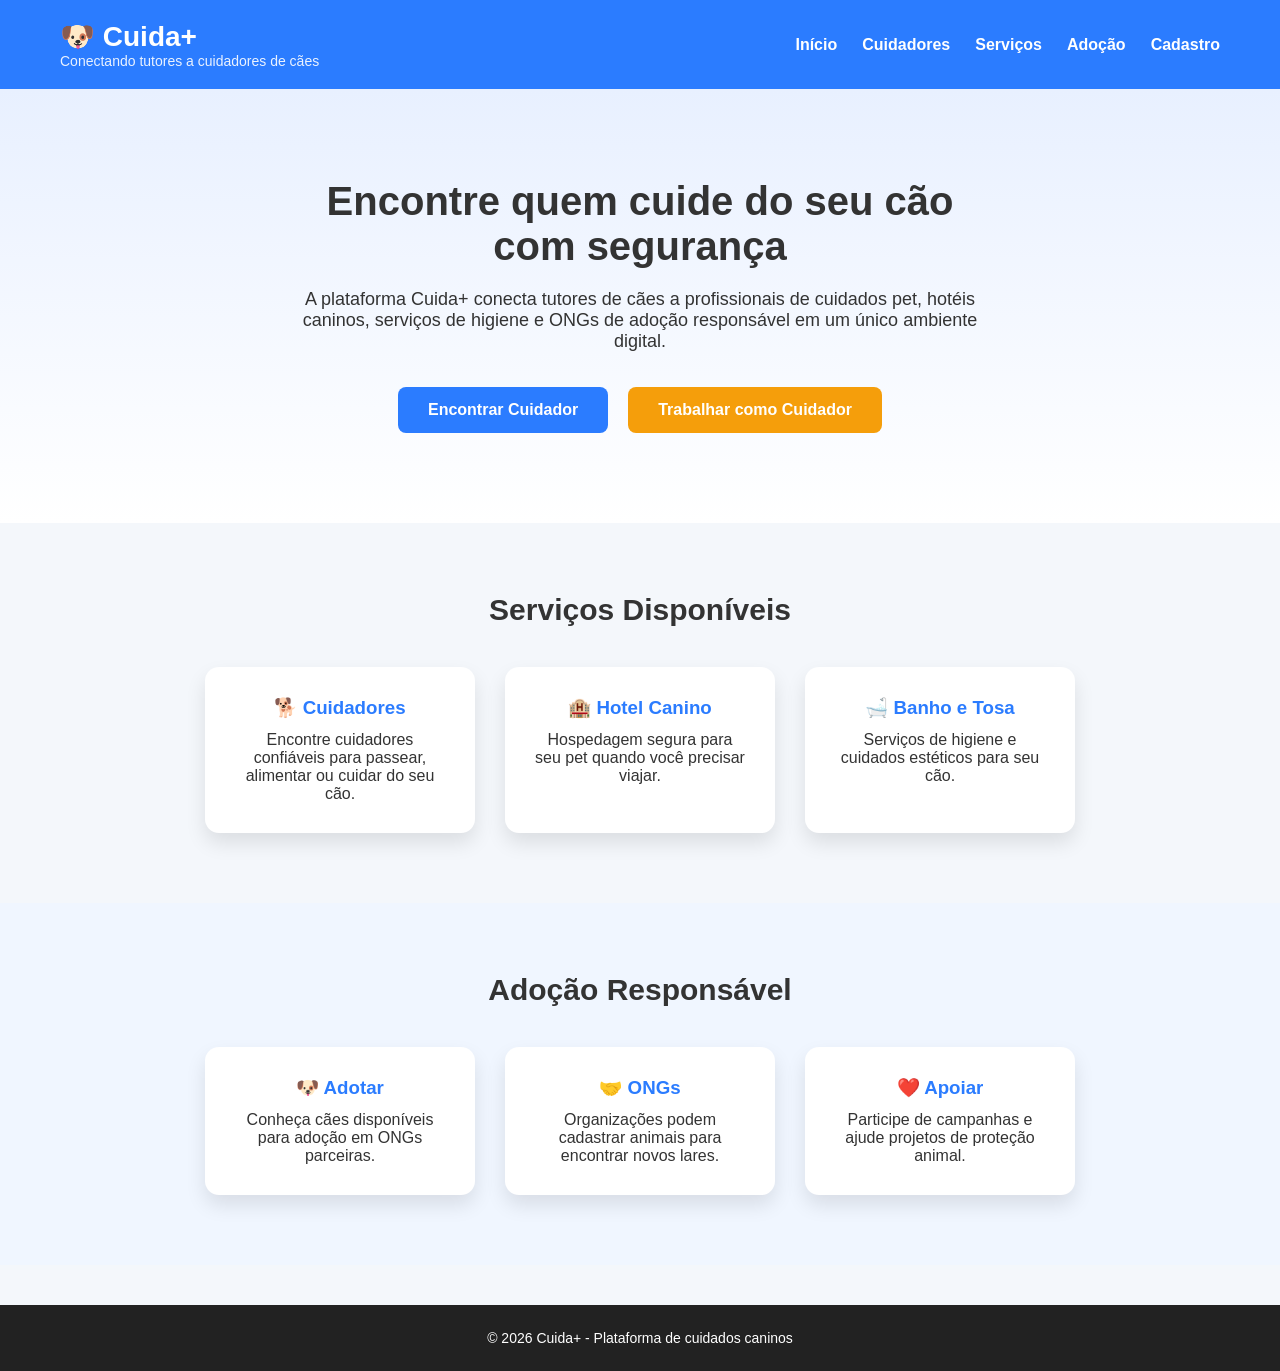
==== Index.html @ 56698f09 "atualizei" ====
<!DOCTYPE html>
<html lang="pt-BR">
<head>

<meta charset="UTF-8">
<meta name="viewport" content="width=device-width, initial-scale=1.0">

<title>Cuida+</title>

<link rel="stylesheet" href="Style/Style.css">
</head>

<body>

<header class="header">

<div class="logo">
<a href="../index.html" class="logo-link">
<h1>🐶 Cuida+</h1>
</a>
<p>Conectando tutores a cuidadores de cães</p>
</div>

<nav class="menu">
<a href="Index/Inicio.html">Início</a>
<a href="Index/cuidadores.html">Cuidadores</a>
<a href="Index/servicos.html">Serviços</a>
<a href="Index/adocao.html">Adoção</a>
<a href="Index/cadastro.html">Cadastro</a>
</nav>

</header>


<section class="hero">

<div class="hero-text">

<h1>Encontre quem cuide do seu cão com segurança</h1>

<p>
A plataforma Cuida+ conecta tutores de cães a profissionais
de cuidados pet, hotéis caninos, serviços de higiene e ONGs
de adoção responsável em um único ambiente digital.
</p>

<div class="hero-buttons">
<a class="btn" href="cuidadores.html">Encontrar Cuidador</a>
<a class="btn btn-sec" href="cuidadores.html#perguntas">Trabalhar como Cuidador</a>
</div>

</div>

</section>


<section class="section">

<h2>Serviços Disponíveis</h2>

<div class="cards">

<div class="card">
<h3>🐕 Cuidadores</h3>
<p>Encontre cuidadores confiáveis para passear, alimentar ou cuidar do seu cão.</p>
</div>

<div class="card">
<h3>🏨 Hotel Canino</h3>
<p>Hospedagem segura para seu pet quando você precisar viajar.</p>
</div>

<div class="card">
<h3>🛁 Banho e Tosa</h3>
<p>Serviços de higiene e cuidados estéticos para seu cão.</p>
</div>

</div>

</section>


<section class="section adoption">

<h2>Adoção Responsável</h2>

<div class="cards">

<div class="card">
<h3>🐶 Adotar</h3>
<p>Conheça cães disponíveis para adoção em ONGs parceiras.</p>
</div>

<div class="card">
<h3>🤝 ONGs</h3>
<p>Organizações podem cadastrar animais para encontrar novos lares.</p>
</div>

<div class="card">
<h3>❤️ Apoiar</h3>
<p>Participe de campanhas e ajude projetos de proteção animal.</p>
</div>

</div>

</section>


<footer>
<p>© 2026 Cuida+ - Plataforma de cuidados caninos</p>
</footer>

</body>
</html>
---- Style/Style.css ----
*{
margin:0;
padding:0;
box-sizing:border-box;
}

body{
font-family:Arial, Helvetica, sans-serif;
background:#f4f7fb;
color:#333;
}

/* HEADER */

.header{
display:flex;
justify-content:space-between;
align-items:center;
padding:20px 60px;
background:#2b7cff;
color:white;
flex-wrap:wrap;
}

.logo a{
font-size:28px;
font-weight:bold;
color:white;
text-decoration:none;
}

.logo p{
font-size:14px;
opacity:0.9;
}

/* MENU */

.menu{
display:flex;
gap:25px;
}

.menu a{
color:white;
text-decoration:none;
font-weight:bold;
transition:0.3s;
}

.menu a:hover{
opacity:0.7;
}

/* HERO */

.hero{
padding:90px 20px;
text-align:center;
background:linear-gradient(#e8f0ff,#ffffff);
}

.hero-text{
max-width:700px;
margin:auto;
}

.hero h1{
font-size:40px;
margin-bottom:20px;
}

.hero p{
font-size:18px;
margin-bottom:35px;
}

/* BOTÕES */

.hero-buttons{
display:flex;
justify-content:center;
gap:20px;
flex-wrap:wrap;
}

.btn{
padding:14px 30px;
background:#2b7cff;
color:white;
text-decoration:none;
border-radius:8px;
font-weight:bold;
transition:0.3s;
}

.btn:hover{
background:#1a5ed8;
}

.btn-sec{
background:#f59e0b;
}

.btn-sec:hover{
background:#d97706;
}

/* SECTIONS */

.section{
padding:70px 20px;
text-align:center;
}

.section h2{
margin-bottom:40px;
font-size:30px;
}

/* CARDS */

.cards{
display:flex;
justify-content:center;
flex-wrap:wrap;
gap:30px;
}

.card{
background:white;
padding:30px;
border-radius:14px;
width:270px;
box-shadow:0 10px 20px rgba(0,0,0,0.1);
transition:0.3s;
}

.card:hover{
transform:translateY(-8px);
box-shadow:0 15px 25px rgba(0,0,0,0.15);
}

.card h3{
color:#2b7cff;
margin-bottom:12px;
}

/* ADOÇÃO */

.adoption{
background:#f0f6ff;
}

/* FOOTER */

footer{
background:#222;
color:white;
text-align:center;
padding:25px;
margin-top:40px;
font-size:14px;
}
.logo-link{
text-decoration:none;
color:white;
}

.logo-link h1{
font-size:28px;
transition:0.3s;
}

.logo-link h1:hover{
transform:scale(1.05);
opacity:0.9;
}
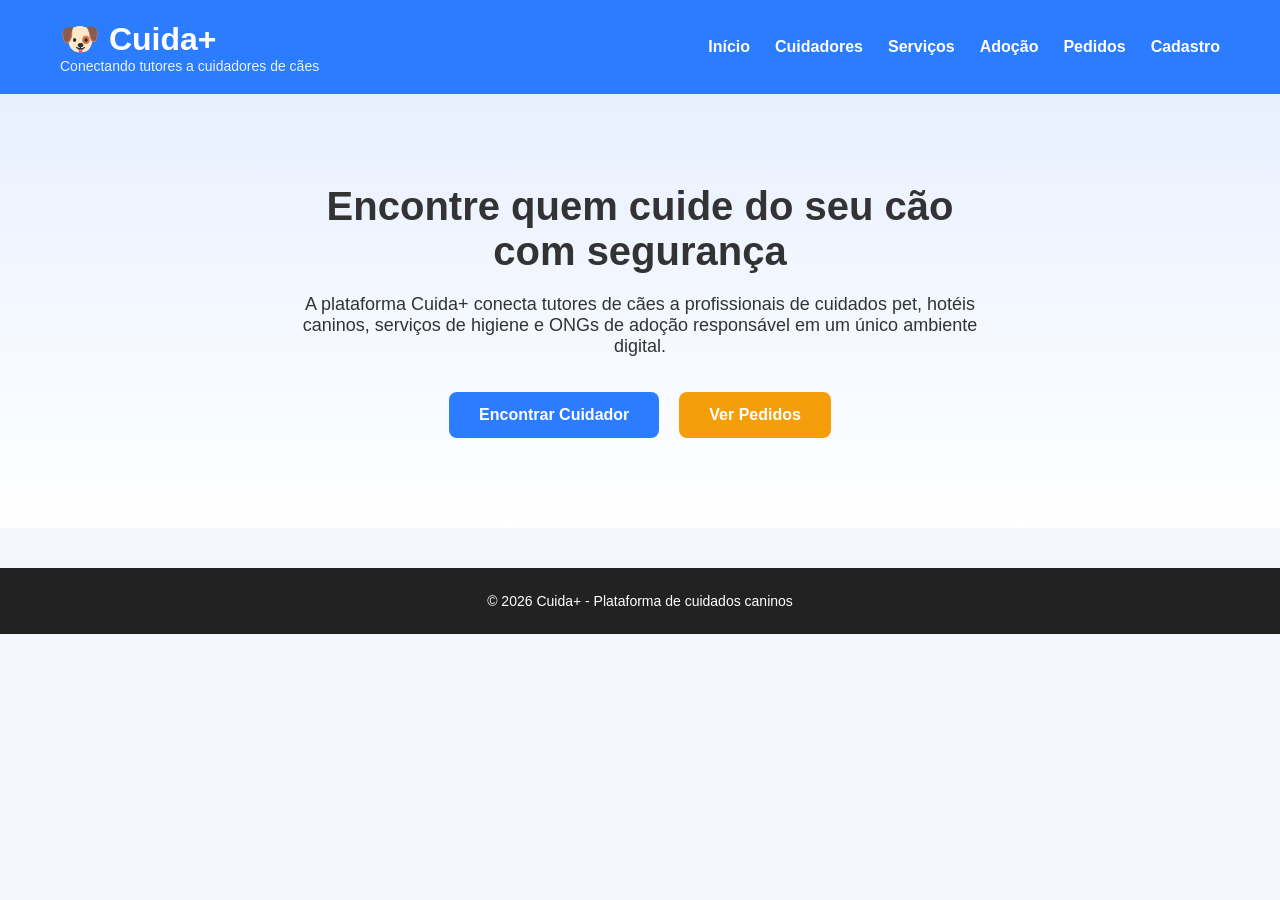
==== commit 44240c34: "atualizei" ====
--- a/Index.html
+++ b/Index.html
@@ -1,5 +1,6 @@
 <!DOCTYPE html>
 <html lang="pt-BR">
+
 <head>
 
 <meta charset="UTF-8">
@@ -8,6 +9,7 @@
 <title>Cuida+</title>
 
 <link rel="stylesheet" href="Style/Style.css">
+
 </head>
 
 <body>
@@ -15,9 +17,7 @@
 <header class="header">
 
 <div class="logo">
-<a href="../index.html" class="logo-link">
 <h1>🐶 Cuida+</h1>
-</a>
 <p>Conectando tutores a cuidadores de cães</p>
 </div>
 
@@ -26,11 +26,11 @@
 <a href="Index/cuidadores.html">Cuidadores</a>
 <a href="Index/servicos.html">Serviços</a>
 <a href="Index/adocao.html">Adoção</a>
+<a href="Index/pedidos.html">Pedidos</a>
 <a href="Index/cadastro.html">Cadastro</a>
 </nav>
 
 </header>
-
 
 <section class="hero">
 
@@ -45,66 +45,13 @@
 </p>
 
 <div class="hero-buttons">
-<a class="btn" href="cuidadores.html">Encontrar Cuidador</a>
-<a class="btn btn-sec" href="cuidadores.html#perguntas">Trabalhar como Cuidador</a>
+<a class="btn" href="Index/cuidadores.html">Encontrar Cuidador</a>
+<a class="btn btn-sec" href="Index/pedidos.html">Ver Pedidos</a>
 </div>
 
 </div>
 
 </section>
-
-
-<section class="section">
-
-<h2>Serviços Disponíveis</h2>
-
-<div class="cards">
-
-<div class="card">
-<h3>🐕 Cuidadores</h3>
-<p>Encontre cuidadores confiáveis para passear, alimentar ou cuidar do seu cão.</p>
-</div>
-
-<div class="card">
-<h3>🏨 Hotel Canino</h3>
-<p>Hospedagem segura para seu pet quando você precisar viajar.</p>
-</div>
-
-<div class="card">
-<h3>🛁 Banho e Tosa</h3>
-<p>Serviços de higiene e cuidados estéticos para seu cão.</p>
-</div>
-
-</div>
-
-</section>
-
-
-<section class="section adoption">
-
-<h2>Adoção Responsável</h2>
-
-<div class="cards">
-
-<div class="card">
-<h3>🐶 Adotar</h3>
-<p>Conheça cães disponíveis para adoção em ONGs parceiras.</p>
-</div>
-
-<div class="card">
-<h3>🤝 ONGs</h3>
-<p>Organizações podem cadastrar animais para encontrar novos lares.</p>
-</div>
-
-<div class="card">
-<h3>❤️ Apoiar</h3>
-<p>Participe de campanhas e ajude projetos de proteção animal.</p>
-</div>
-
-</div>
-
-</section>
-
 
 <footer>
 <p>© 2026 Cuida+ - Plataforma de cuidados caninos</p>
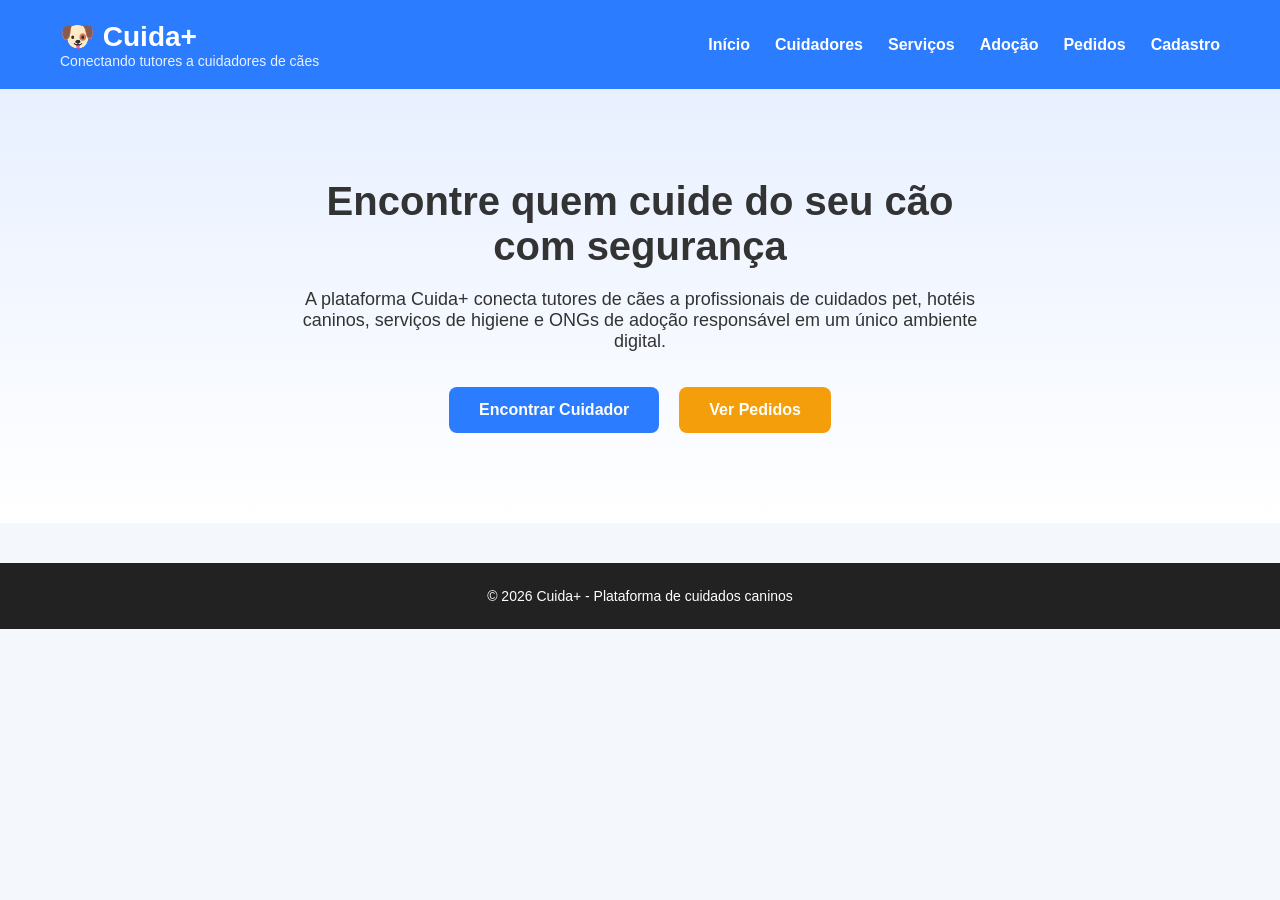
==== commit a6f2733b: "atualizei" ====
--- a/Index.html
+++ b/Index.html
@@ -17,7 +17,8 @@
 <header class="header">
 
 <div class="logo">
-<h1>🐶 Cuida+</h1>
+<a href="../index.html" class="btn-voltar">🐶 Cuida+</a>
+</a>
 <p>Conectando tutores a cuidadores de cães</p>
 </div>
 
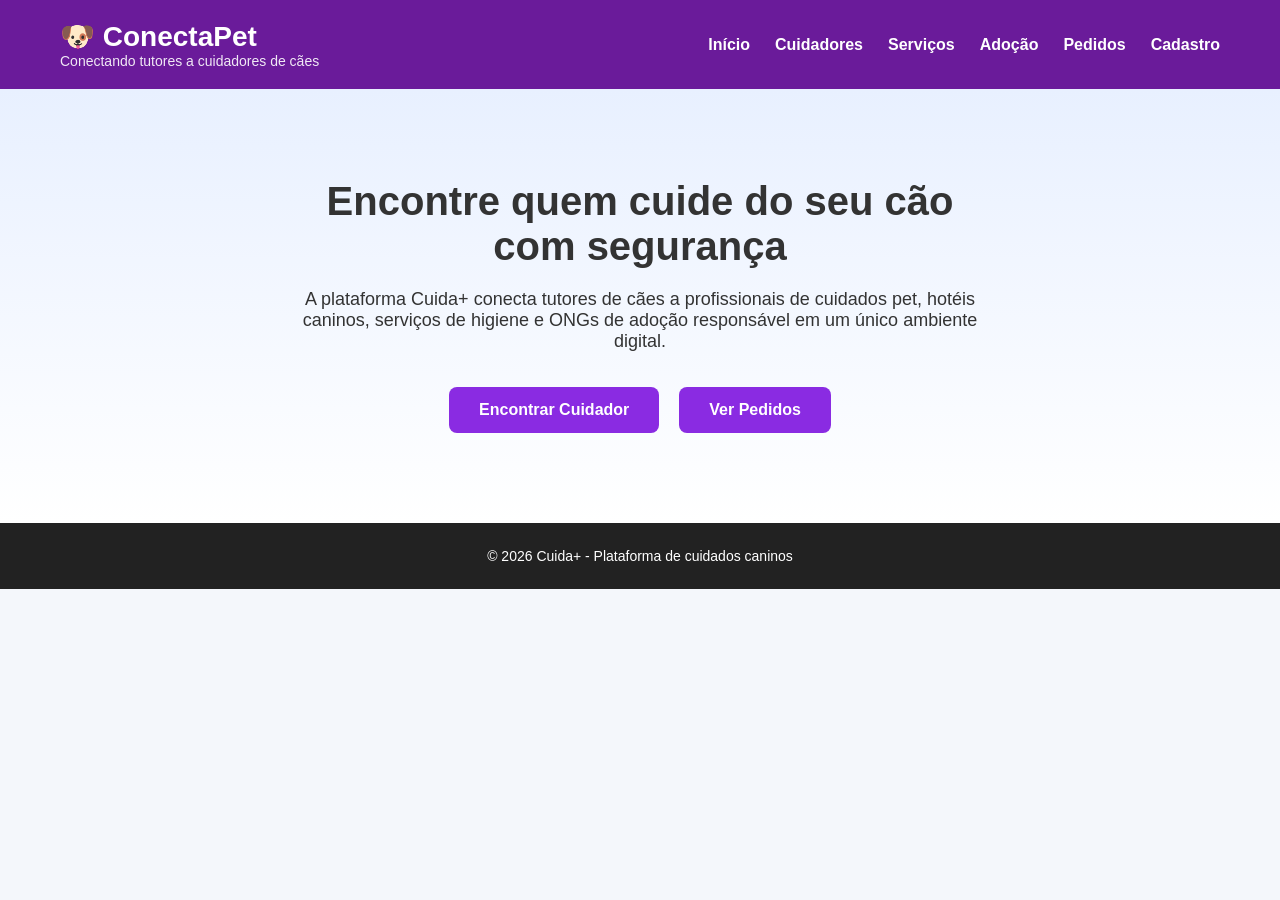
==== commit 5a5c2d57: "atualizei" ====
--- a/Index.html
+++ b/Index.html
@@ -17,7 +17,7 @@
 <header class="header">
 
 <div class="logo">
-<a href="../index.html" class="btn-voltar">🐶 Cuida+</a>
+<a href="../index.html" class="btn-voltar">🐶 ConectaPet</a>
 </a>
 <p>Conectando tutores a cuidadores de cães</p>
 </div>
--- a/Style/Style.css
+++ b/Style/Style.css
@@ -11,13 +11,12 @@
 }
 
 /* HEADER */
-
 .header{
 display:flex;
 justify-content:space-between;
 align-items:center;
 padding:20px 60px;
-background:#2b7cff;
+background:#6A1B9A;
 color:white;
 flex-wrap:wrap;
 }
@@ -35,7 +34,6 @@
 }
 
 /* MENU */
-
 .menu{
 display:flex;
 gap:25px;
@@ -53,7 +51,6 @@
 }
 
 /* HERO */
-
 .hero{
 padding:90px 20px;
 text-align:center;
@@ -76,7 +73,6 @@
 }
 
 /* BOTÕES */
-
 .hero-buttons{
 display:flex;
 justify-content:center;
@@ -86,7 +82,7 @@
 
 .btn{
 padding:14px 30px;
-background:#2b7cff;
+background:#8A2BE2; /* Roxo principal */
 color:white;
 text-decoration:none;
 border-radius:8px;
@@ -95,19 +91,18 @@
 }
 
 .btn:hover{
-background:#1a5ed8;
+background:#6A1B9A; /* Roxo mais escuro no hover */
 }
 
 .btn-sec{
-background:#f59e0b;
+background:#8A2BE2; /* Botão "ver pedidos" agora roxo ao invés de amarelo */
 }
 
 .btn-sec:hover{
-background:#d97706;
+background:#6A1B9A; /* Hover roxo escuro */
 }
 
 /* SECTIONS */
-
 .section{
 padding:70px 20px;
 text-align:center;
@@ -119,7 +114,6 @@
 }
 
 /* CARDS */
-
 .cards{
 display:flex;
 justify-content:center;
@@ -147,21 +141,29 @@
 }
 
 /* ADOÇÃO */
-
 .adoption{
 background:#f0f6ff;
 }
 
-/* FOOTER */
-
-footer{
-background:#222;
+/* FOOTER SUPERIOR - ROXO */
+.footer-top{
+background:#8A2BE2;
 color:white;
 text-align:center;
 padding:25px;
 margin-top:40px;
 font-size:14px;
 }
+
+/* FOOTER INFERIOR - PRETO */
+footer{
+background:#222; /* Preto no rodapé debaixo */
+color:white;
+text-align:center;
+padding:25px;
+font-size:14px;
+}
+
 .logo-link{
 text-decoration:none;
 color:white;
@@ -175,4 +177,4 @@
 .logo-link h1:hover{
 transform:scale(1.05);
 opacity:0.9;
-}+}
